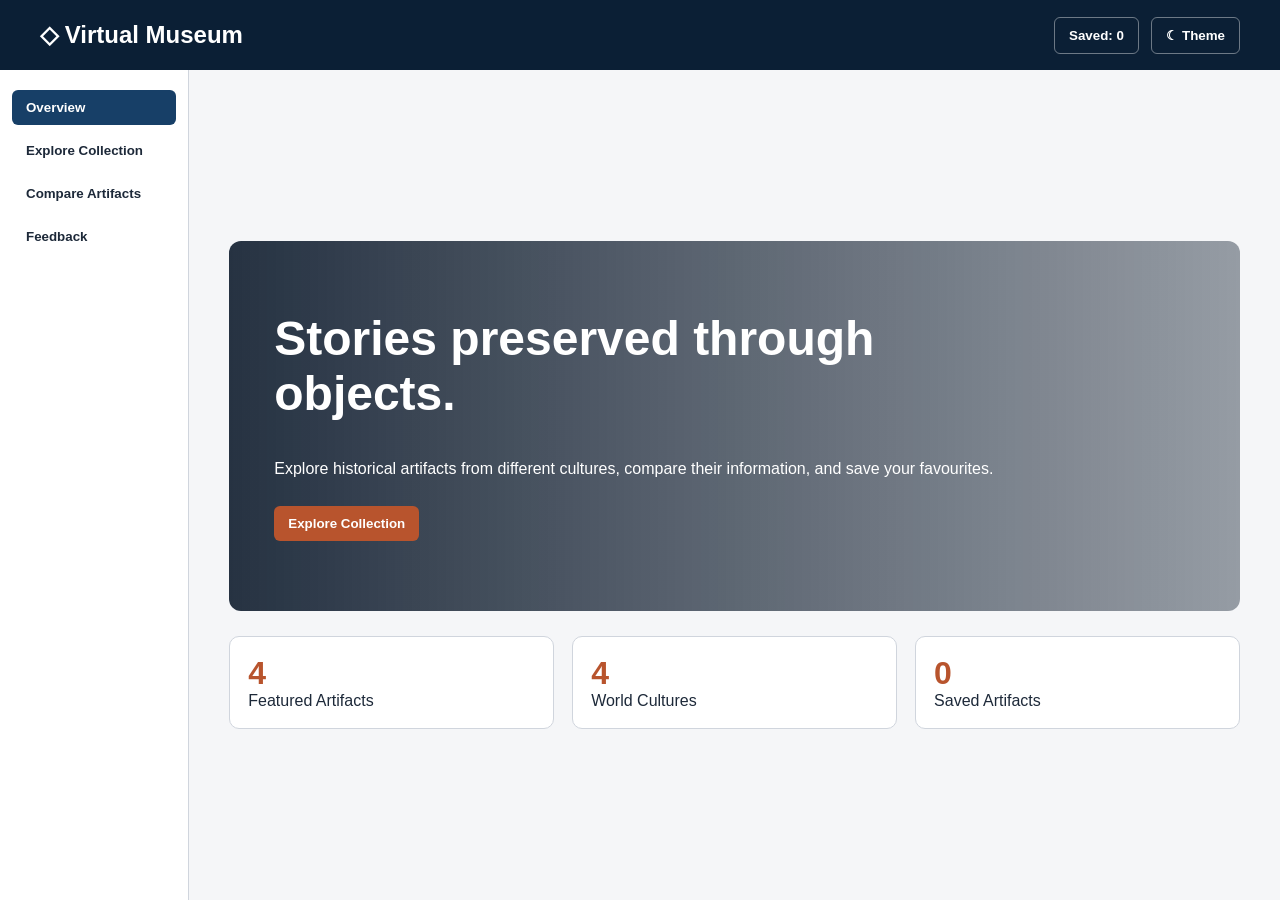
==== Virtual-Museum/index.html @ 78702f76 "Initial Virtual-MuseumWebsite" ====
<!DOCTYPE html>
<html lang="en">
<head>
  <meta charset="UTF-8" />
  <meta name="viewport" content="width=device-width, initial-scale=1.0" />
  <title>Virtual Museum | Virtual Collection</title>

  <link rel="stylesheet" href="style.css">
</head>

<body>
  <header>
    <div class="brand">◇ Virtual Museum</div>
    <div>
      <button class="top-button" onclick="showFavorites()">
        Saved: <span id="favoriteCount">0</span>
      </button>
      <button class="top-button" onclick="toggleTheme()">☾ Theme</button>
    </div>
  </header>

  <div class="layout">
    <nav>
      <button class="nav-btn active" onclick="navigate('home', this)">Overview</button>
      <button class="nav-btn" onclick="navigate('collection', this)">Explore Collection</button>
      <button class="nav-btn" onclick="navigate('compare', this)">Compare Artifacts</button>
      <button class="nav-btn" onclick="navigate('feedback', this)">Feedback</button>
    </nav>

    <main id="content"></main>
  </div>

  <dialog id="artifactDialog"></dialog>
  <div id="toast"></div>

<script src="script.js"></script>
</body>
</html>
---- Virtual-Museum/style.css ----
:root {
      --navy: #0b1f35;
      --blue: #173f67;
      --orange: #b8542d;
      --light: #f5f6f8;
      --white: #ffffff;
      --text: #1d2939;
      --muted: #667085;
      --border: #d0d5dd;
    }

    body.dark {
      --light: #101828;
      --white: #1d2939;
      --text: #f2f4f7;
      --muted: #c5ced8;
      --border: #475467;
    }

    * { box-sizing: border-box; }

    body {
      margin: 0;
      font-family: Arial, sans-serif;
      color: var(--text);
      background: var(--light);
    }

    header {
      height: 70px;
      padding: 0 40px;
      display: flex;
      justify-content: space-between;
      align-items: center;
      background: var(--navy);
      color: white;
    }

    .brand {
      font-size: 24px;
      font-weight: bold;
    }

    button {
      cursor: pointer;
      border-radius: 6px;
      border: none;
      padding: 10px 14px;
      font-weight: bold;
    }

    .top-button {
      color: white;
      background: transparent;
      border: 1px solid #ffffff66;
      margin-left: 8px;
    }

    .layout {
      display: flex;
      min-height: calc(100vh - 70px);
    }

    nav {
      width: 220px;
      padding: 20px 12px;
      background: var(--white);
      border-right: 1px solid var(--border);
    }

    .nav-btn {
      width: 100%;
      margin-bottom: 8px;
      text-align: left;
      color: var(--text);
      background: transparent;
    }

    .nav-btn:hover,
    .nav-btn.active {
      color: white;
      background: var(--blue);
    }

    main {
      width: 100%;
      max-width: 1200px;
      padding: 40px;
      margin: auto;
    }

    h1, h2, h3 { margin-top: 0; }

    .hero {
      padding: 70px 45px;
      border-radius: 12px;
      color: white;
      background:
        linear-gradient(90deg, #061426dd, #06142666),
        url("https://images.unsplash.com/photo-1564399579883-451a5d44ec08?auto=format&fit=crop&w=1600&q=80")
        center/cover;
    }

    .hero h1 {
      max-width: 650px;
      font-size: 48px;
    }

    .primary {
      color: white;
      background: var(--orange);
      text-decoration: none;
      display: inline-block;
      margin-top: 12px;
    }

    .stats,
    .artifact-grid {
      display: grid;
      gap: 18px;
      margin-top: 25px;
    }

    .stats { grid-template-columns: repeat(3, 1fr); }

    .artifact-grid {
      grid-template-columns: repeat(auto-fit, minmax(230px, 1fr));
    }

    .card {
      overflow: hidden;
      padding: 18px;
      background: var(--white);
      border: 1px solid var(--border);
      border-radius: 10px;
    }

    .stat-number {
      display: block;
      color: var(--orange);
      font-size: 32px;
      font-weight: bold;
    }

    .artifact-card { padding: 0; }

    .artifact-card img {
      width: 100%;
      height: 180px;
      object-fit: cover;
    }

    .artifact-content { padding: 16px; }

    .small {
      color: var(--muted);
      font-size: 14px;
    }

    .actions {
      display: flex;
      justify-content: space-between;
      align-items: center;
      margin-top: 15px;
    }

    .text-btn {
      color: var(--orange);
      background: transparent;
      padding: 5px 0;
    }

    .favorite {
      font-size: 22px;
    }

    .toolbar {
      display: grid;
      grid-template-columns: 2fr 1fr;
      gap: 12px;
      margin: 20px 0;
    }

    input, select, textarea {
      width: 100%;
      padding: 12px;
      color: var(--text);
      background: var(--white);
      border: 1px solid var(--border);
      border-radius: 6px;
    }

    table {
      width: 100%;
      background: var(--white);
      border-collapse: collapse;
    }

    th, td {
      padding: 14px;
      text-align: left;
      border-bottom: 1px solid var(--border);
    }

    th {
      cursor: pointer;
      background: var(--blue);
      color: white;
    }

    form {
      max-width: 650px;
      padding: 20px;
      background: var(--white);
      border: 1px solid var(--border);
      border-radius: 10px;
    }

    label {
      display: block;
      margin: 14px 0 6px;
      font-weight: bold;
    }

    dialog {
      width: min(650px, 92%);
      color: var(--text);
      background: var(--white);
      border: none;
      border-radius: 12px;
    }

    dialog img {
      width: 100%;
      max-height: 260px;
      object-fit: cover;
      border-radius: 8px;
    }

    .close {
      float: right;
      font-size: 22px;
      color: var(--text);
      background: transparent;
    }

    #toast {
      position: fixed;
      right: 20px;
      bottom: 20px;
      padding: 14px;
      color: white;
      background: var(--navy);
      border-radius: 8px;
      opacity: 0;
      transition: 0.3s;
    }

    #toast.show { opacity: 1; }

    @media (max-width: 700px) {
      header { padding: 0 16px; }
      .layout { display: block; }
      nav {
        width: 100%;
        display: flex;
        overflow-x: auto;
        padding: 8px;
      }
      .nav-btn { min-width: 140px; margin: 0 4px; }
      main { padding: 25px 16px; }
      .hero { padding: 40px 25px; }
      .hero h1 { font-size: 34px; }
      .stats, .toolbar { grid-template-columns: 1fr; }
    }
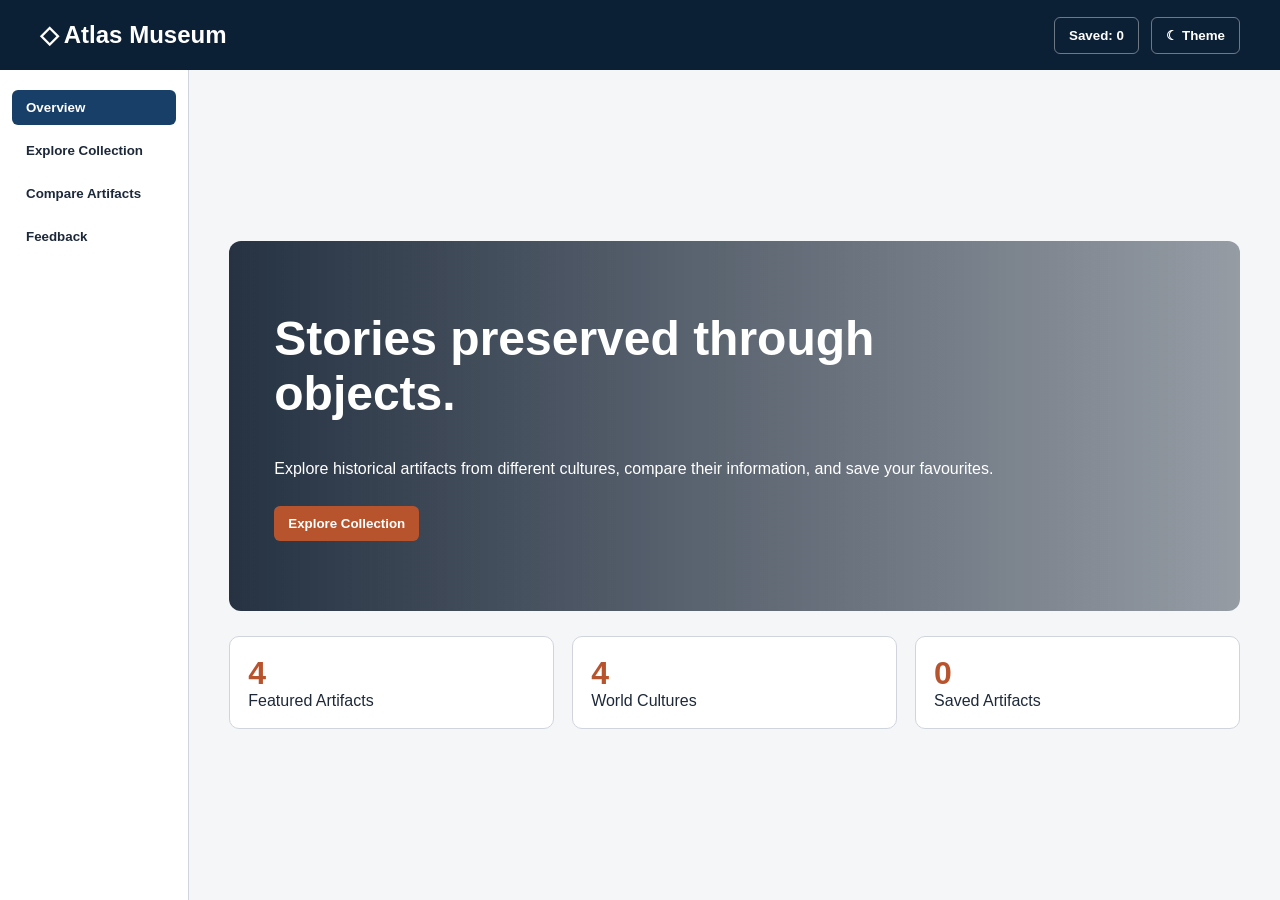
==== commit 364fccab: "Improve website styling" ====
--- a/Virtual-Museum/index.html
+++ b/Virtual-Museum/index.html
@@ -3,14 +3,14 @@
 <head>
   <meta charset="UTF-8" />
   <meta name="viewport" content="width=device-width, initial-scale=1.0" />
-  <title>Virtual Museum | Virtual Collection</title>
+  <title>Atlas Museum | Virtual Collection</title>
 
   <link rel="stylesheet" href="style.css">
 </head>
 
 <body>
   <header>
-    <div class="brand">◇ Virtual Museum</div>
+    <div class="brand">◇ Atlas Museum</div>
     <div>
       <button class="top-button" onclick="showFavorites()">
         Saved: <span id="favoriteCount">0</span>
